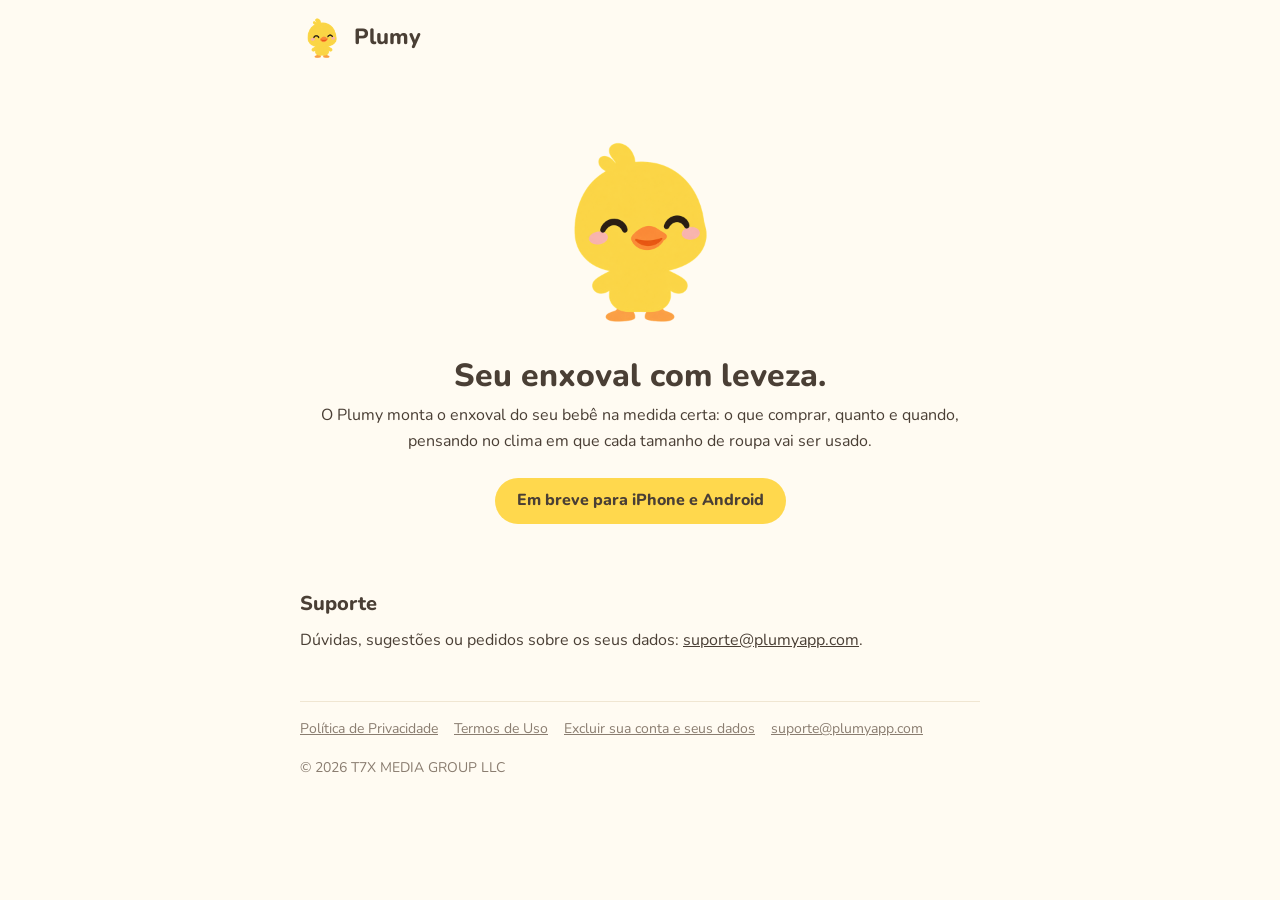
==== index.html @ 9fb3bca0 "Site do Plumy: início, Privacidade, Termos e Excluir conta Gerado por plumy-app/scripts/gerar-site.m" ====
<!doctype html>
<html lang="pt-BR">
<head>
<meta charset="utf-8">
<meta name="viewport" content="width=device-width, initial-scale=1">
<title>Plumy · Seu enxoval com leveza</title>
<link rel="icon" href="patinho.png">
<link rel="preconnect" href="https://fonts.googleapis.com">
<link href="https://fonts.googleapis.com/css2?family=Nunito:wght@400;600;800&display=swap" rel="stylesheet">
<style>
:root { --amarelo:#FFD84D; --manteiga:#FFF4CC; --creme:#FFFBF2; --texto:#4A3F35; --suave:#8A7D70; }
* { box-sizing:border-box; }
body { margin:0; background:var(--creme); color:var(--texto); font-family:'Nunito',system-ui,sans-serif; line-height:1.6; }
main { max-width:720px; margin:0 auto; padding:24px 20px 64px; }
header { display:flex; align-items:center; gap:12px; padding:16px 20px; max-width:720px; margin:0 auto; }
header a { color:var(--texto); text-decoration:none; font-weight:800; font-size:22px; display:flex; align-items:center; gap:10px; }
header img { width:44px; height:44px; }
h1 { font-weight:800; font-size:32px; line-height:1.2; margin:16px 0 8px; }
h2 { font-weight:800; font-size:20px; margin:32px 0 8px; }
p { margin:0 0 12px; }
a { color:var(--texto); }
.suave { color:var(--suave); font-size:14px; }
.heroi { text-align:center; padding:32px 0; }
.heroi img { width:200px; height:200px; }
.selo { display:inline-block; background:var(--amarelo); border-radius:999px; padding:10px 22px; font-weight:800; margin-top:12px; }
footer { border-top:1px solid #F0E6D2; margin-top:48px; padding-top:16px; font-size:14px; color:var(--suave); display:flex; gap:16px; flex-wrap:wrap; }
footer a { color:var(--suave); }
</style>
</head>
<body>
<header><a href="index.html"><img src="patinho.png" alt="">Plumy</a></header>
<main>

<section class="heroi">
  <img src="patinho.png" alt="Patinho do Plumy">
  <h1>Seu enxoval com leveza.</h1>
  <p>O Plumy monta o enxoval do seu bebê na medida certa: o que comprar, quanto e quando, pensando no clima em que cada tamanho de roupa vai ser usado.</p>
  <span class="selo">Em breve para iPhone e Android</span>
</section>
<h2>Suporte</h2>
<p>Dúvidas, sugestões ou pedidos sobre os seus dados: <a href="mailto:suporte@plumyapp.com">suporte@plumyapp.com</a>.</p>

<footer>
  <a href="privacidade.html">Política de Privacidade</a>
  <a href="termos.html">Termos de Uso</a>
  <a href="excluir-conta.html">Excluir sua conta e seus dados</a>
  <a href="mailto:suporte@plumyapp.com">suporte@plumyapp.com</a>
  <span>© 2026 T7X MEDIA GROUP LLC</span>
</footer>
</main>
</body>
</html>
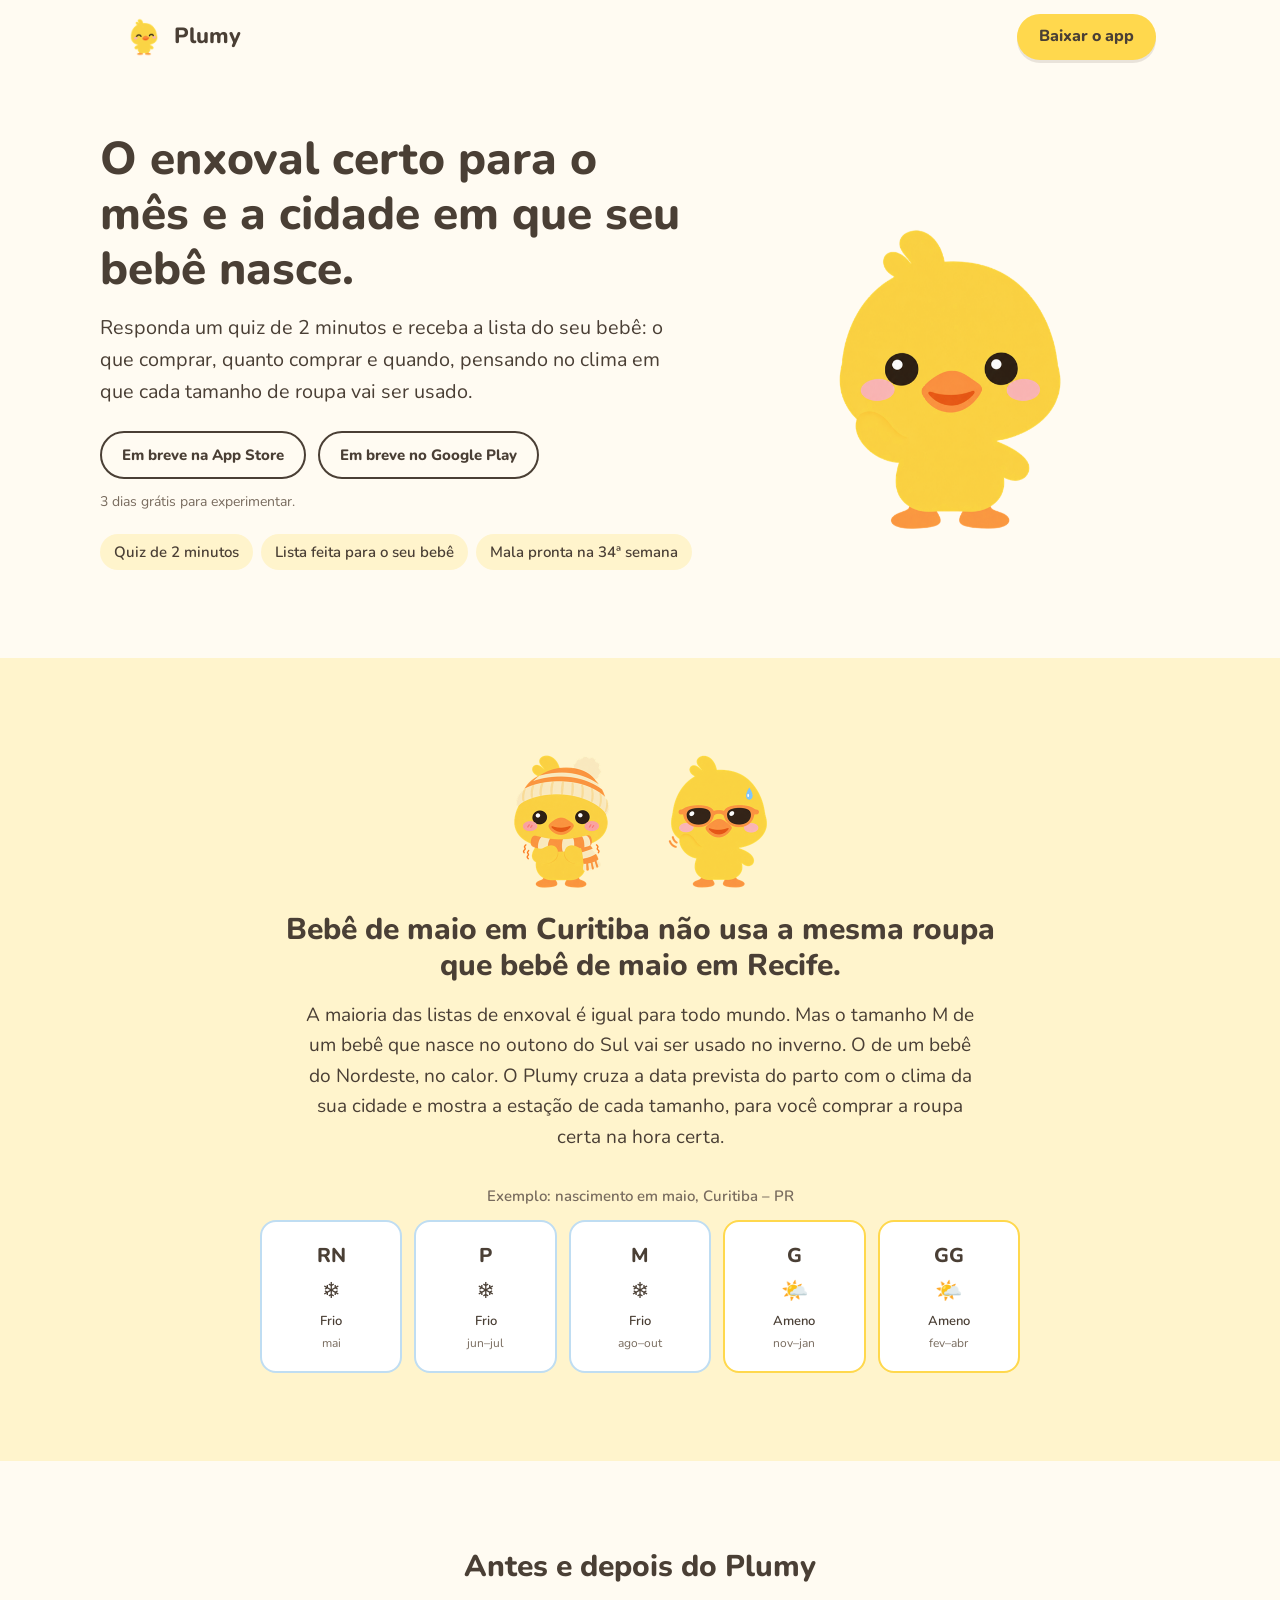
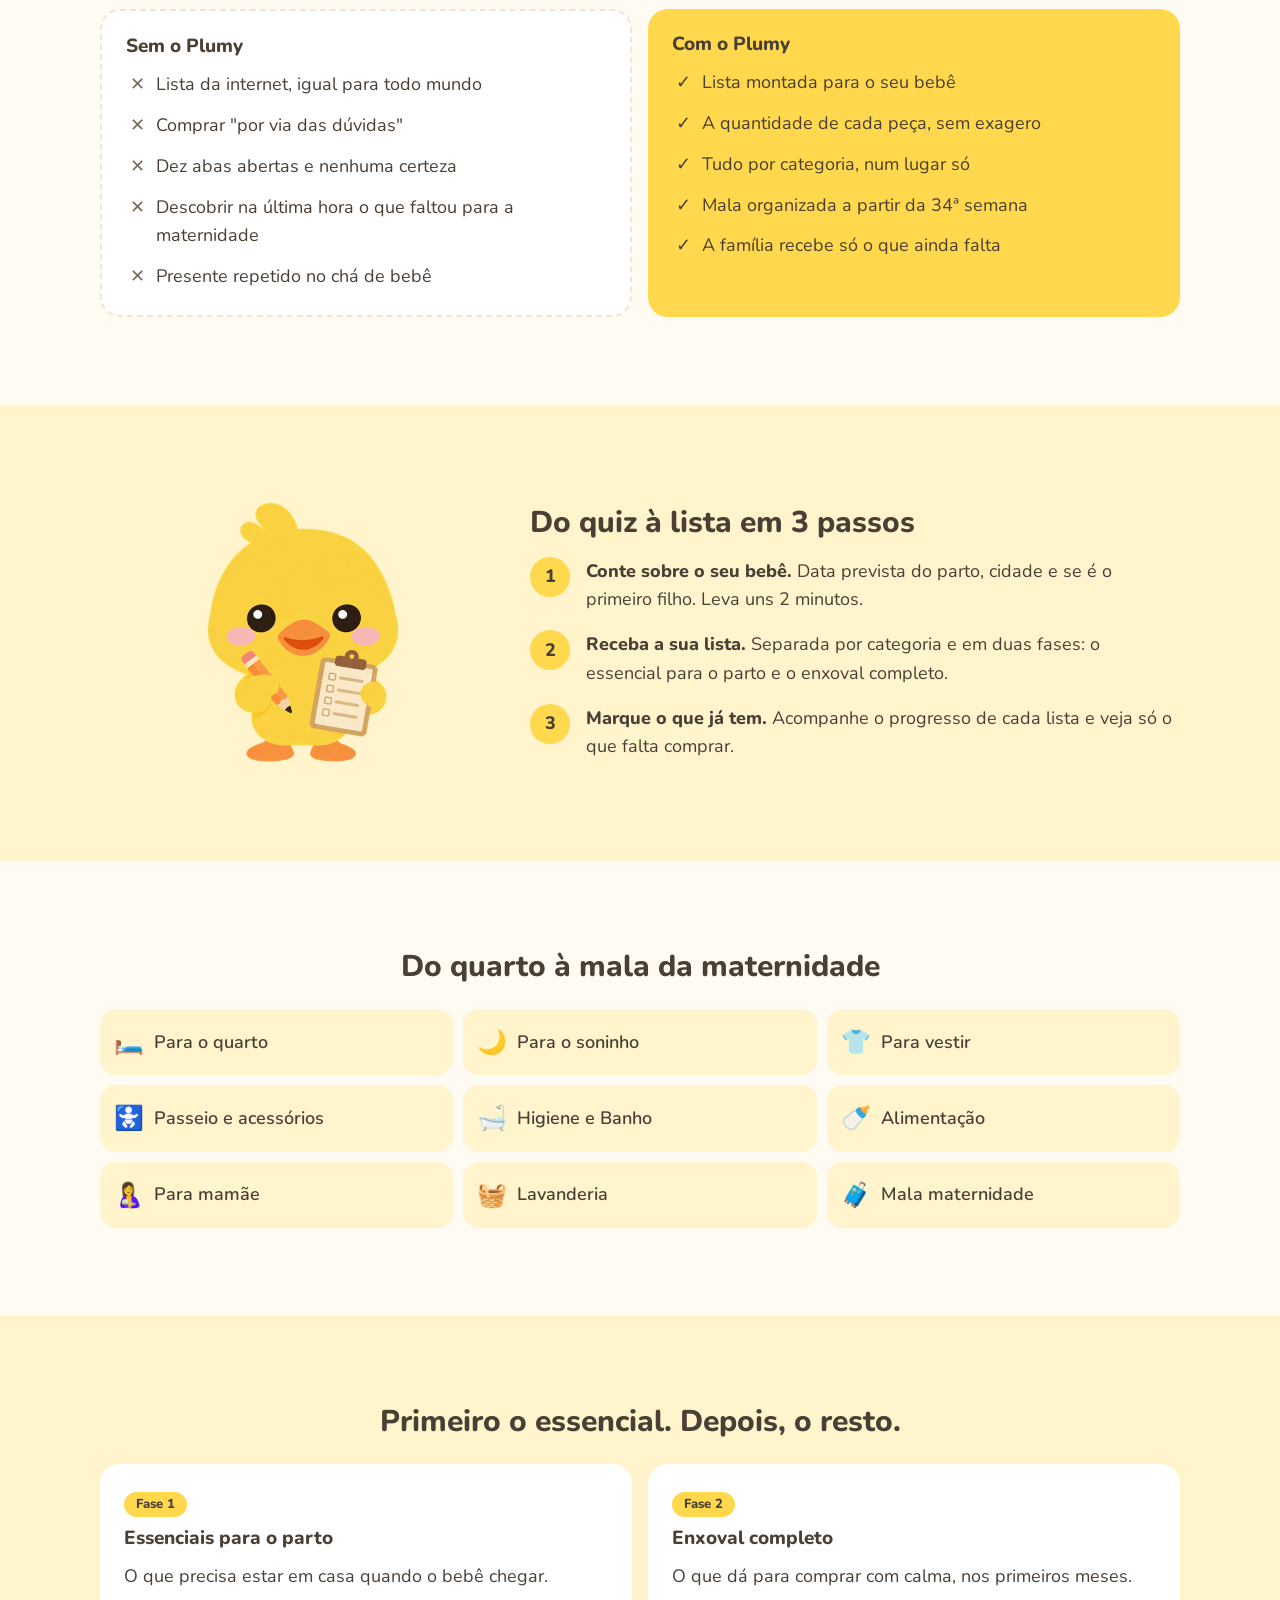
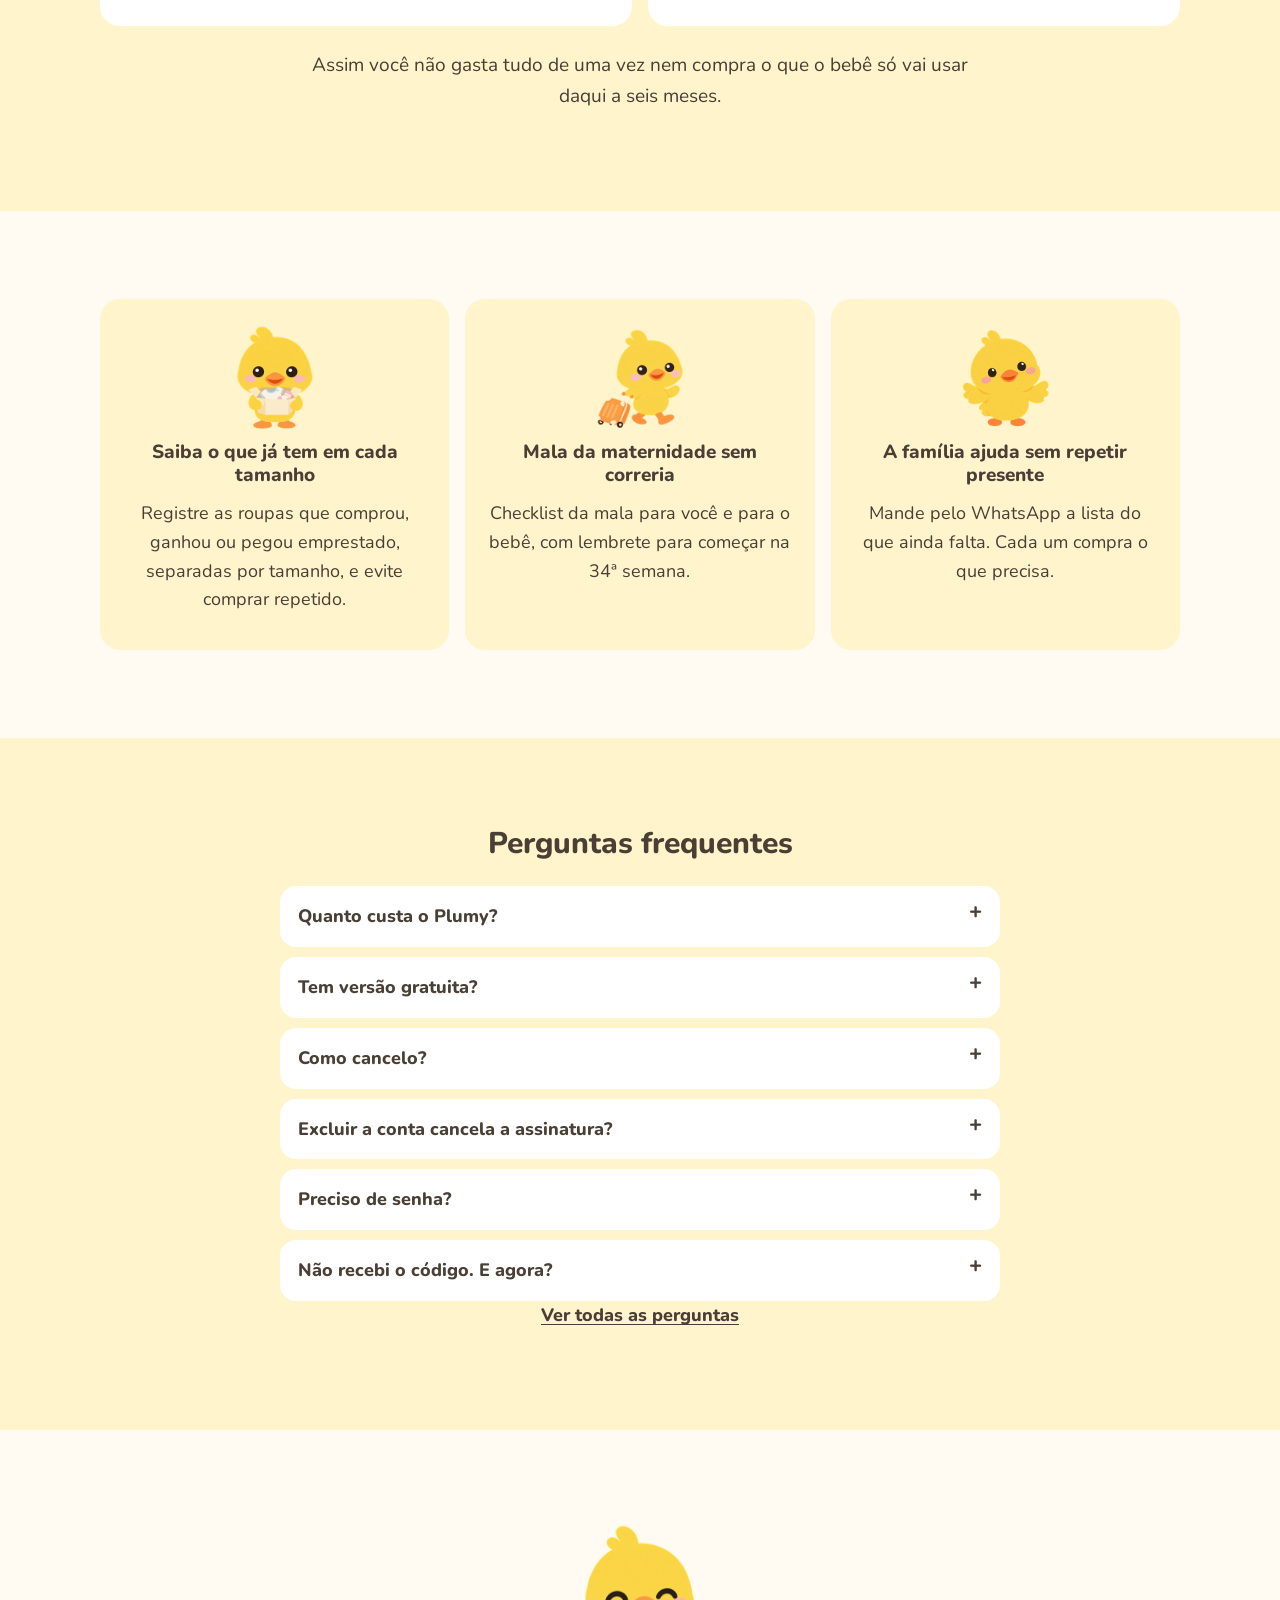
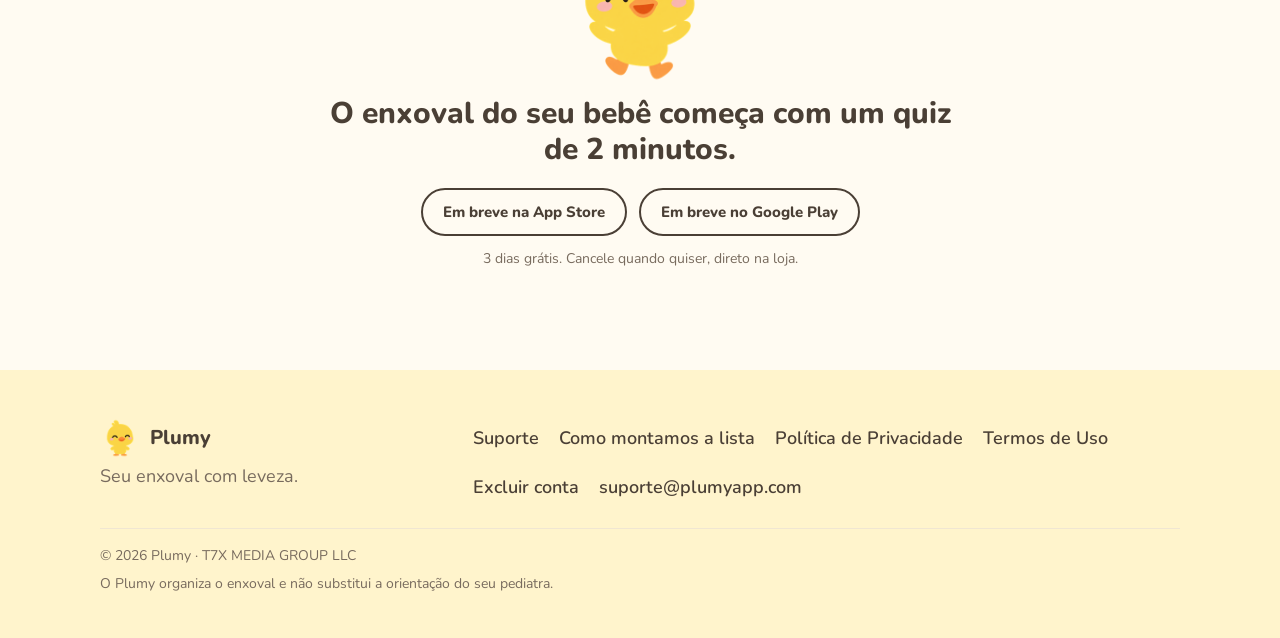
==== commit 2b2b410d: "Site institucional: Início, Suporte, Metodologia, 404, SEO e prévia de link Privacidade, Termos e Ex" ====
--- a/index.html
+++ b/index.html
@@ -3,50 +3,206 @@
 <head>
 <meta charset="utf-8">
 <meta name="viewport" content="width=device-width, initial-scale=1">
-<title>Plumy · Seu enxoval com leveza</title>
-<link rel="icon" href="patinho.png">
+<title>Plumy: o enxoval do seu bebê na medida certa</title>
+<meta name="description" content="Responda um quiz de 2 minutos e receba a lista de enxoval do seu bebê: o que comprar, quanto e quando, pelo clima da sua cidade.">
+<link rel="canonical" href="https://plumyapp.com/">
+<meta name="theme-color" content="#FFD84D">
+<link rel="icon" href="favicon-32.png" sizes="32x32" type="image/png">
+<link rel="icon" href="icon-192.png" sizes="192x192" type="image/png">
+<link rel="apple-touch-icon" href="apple-touch-icon.png">
+<meta property="og:type" content="website">
+<meta property="og:site_name" content="Plumy">
+<meta property="og:locale" content="pt_BR">
+<meta property="og:title" content="Plumy: o enxoval do seu bebê na medida certa">
+<meta property="og:description" content="Responda um quiz de 2 minutos e receba a lista de enxoval do seu bebê: o que comprar, quanto e quando, pelo clima da sua cidade.">
+<meta property="og:url" content="https://plumyapp.com/">
+<meta property="og:image" content="https://plumyapp.com/og.png">
+<meta property="og:image:width" content="1200">
+<meta property="og:image:height" content="630">
+<meta property="og:image:alt" content="Patinho do Plumy e o texto: o enxoval certo para o mês e a cidade em que seu bebê nasce">
+<meta name="twitter:card" content="summary_large_image">
 <link rel="preconnect" href="https://fonts.googleapis.com">
+<link rel="preconnect" href="https://fonts.gstatic.com" crossorigin>
 <link href="https://fonts.googleapis.com/css2?family=Nunito:wght@400;600;800&display=swap" rel="stylesheet">
-<style>
-:root { --amarelo:#FFD84D; --manteiga:#FFF4CC; --creme:#FFFBF2; --texto:#4A3F35; --suave:#8A7D70; }
-* { box-sizing:border-box; }
-body { margin:0; background:var(--creme); color:var(--texto); font-family:'Nunito',system-ui,sans-serif; line-height:1.6; }
-main { max-width:720px; margin:0 auto; padding:24px 20px 64px; }
-header { display:flex; align-items:center; gap:12px; padding:16px 20px; max-width:720px; margin:0 auto; }
-header a { color:var(--texto); text-decoration:none; font-weight:800; font-size:22px; display:flex; align-items:center; gap:10px; }
-header img { width:44px; height:44px; }
-h1 { font-weight:800; font-size:32px; line-height:1.2; margin:16px 0 8px; }
-h2 { font-weight:800; font-size:20px; margin:32px 0 8px; }
-p { margin:0 0 12px; }
-a { color:var(--texto); }
-.suave { color:var(--suave); font-size:14px; }
-.heroi { text-align:center; padding:32px 0; }
-.heroi img { width:200px; height:200px; }
-.selo { display:inline-block; background:var(--amarelo); border-radius:999px; padding:10px 22px; font-weight:800; margin-top:12px; }
-footer { border-top:1px solid #F0E6D2; margin-top:48px; padding-top:16px; font-size:14px; color:var(--suave); display:flex; gap:16px; flex-wrap:wrap; }
-footer a { color:var(--suave); }
-</style>
+<link rel="stylesheet" href="styles.css">
+<script type="application/ld+json">{"@context":"https://schema.org","@type":"Organization","name":"Plumy","legalName":"T7X MEDIA GROUP LLC","url":"https://plumyapp.com/","logo":"https://plumyapp.com/apple-touch-icon.png","email":"suporte@plumyapp.com"}</script>
 </head>
 <body>
-<header><a href="index.html"><img src="patinho.png" alt="">Plumy</a></header>
-<main>
-
-<section class="heroi">
-  <img src="patinho.png" alt="Patinho do Plumy">
-  <h1>Seu enxoval com leveza.</h1>
-  <p>O Plumy monta o enxoval do seu bebê na medida certa: o que comprar, quanto e quando, pensando no clima em que cada tamanho de roupa vai ser usado.</p>
-  <span class="selo">Em breve para iPhone e Android</span>
-</section>
-<h2>Suporte</h2>
-<p>Dúvidas, sugestões ou pedidos sobre os seus dados: <a href="mailto:suporte@plumyapp.com">suporte@plumyapp.com</a>.</p>
-
-<footer>
-  <a href="privacidade.html">Política de Privacidade</a>
-  <a href="termos.html">Termos de Uso</a>
-  <a href="excluir-conta.html">Excluir sua conta e seus dados</a>
-  <a href="mailto:suporte@plumyapp.com">suporte@plumyapp.com</a>
-  <span>© 2026 T7X MEDIA GROUP LLC</span>
+<a class="pular" href="#conteudo">Pular para o conteúdo</a>
+<header class="topo">
+  <div class="topo-dentro">
+    <a class="marca" href="index.html" aria-label="Plumy, página inicial"><img src="patinho.png" alt="" width="40" height="40">Plumy</a>
+    <a class="botao" href="index.html#baixar">Baixar o app</a>
+  </div>
+</header>
+<main id="conteudo">
+
+<section class="secao abertura">
+  <div class="dentro abertura-grade">
+    <div class="abertura-texto">
+      <h1>O enxoval certo para o mês e a cidade em que seu bebê nasce.</h1>
+      <p class="subtitulo">Responda um quiz de 2 minutos e receba a lista do seu bebê: o que comprar, quanto comprar e quando, pensando no clima em que cada tamanho de roupa vai ser usado.</p>
+      <div class="lojas"><span class="loja-em-breve">Em breve na App Store</span>
+<span class="loja-em-breve">Em breve no Google Play</span></div>
+      <p class="suave pequeno">3 dias grátis para experimentar.</p>
+      <ul class="chips" aria-label="Destaques">
+        <li>Quiz de 2 minutos</li>
+        <li>Lista feita para o seu bebê</li>
+        <li>Mala pronta na 34ª semana</li>
+      </ul>
+    </div>
+    <div class="abertura-imagem"><img class="patinho abertura pulinho" src="mascote/acenando.png" alt="Patinho do Plumy acenando" width="320" height="320"></div>
+  </div>
+</section>
+
+<section class="secao manteiga">
+  <div class="dentro diferencial">
+    <div class="dupla-patinhos" aria-hidden="true">
+      <img class="patinho " src="mascote/com_frio.png" alt="" width="140" height="140" loading="lazy">
+      <img class="patinho " src="mascote/com_calor.png" alt="" width="140" height="140" loading="lazy">
+    </div>
+    <h2>Bebê de maio em Curitiba não usa a mesma roupa que bebê de maio em Recife.</h2>
+    <p class="destaque-texto">A maioria das listas de enxoval é igual para todo mundo. Mas o tamanho M de um bebê que nasce no outono do Sul vai ser usado no inverno. O de um bebê do Nordeste, no calor. O Plumy cruza a data prevista do parto com o clima da sua cidade e mostra a estação de cada tamanho, para você comprar a roupa certa na hora certa.</p>
+    <figure class="linha-tempo">
+      <figcaption>Exemplo: nascimento em maio, Curitiba – PR</figcaption>
+      <ol>
+        <li class="clima-frio"><span class="tam">RN</span><span class="icone" aria-hidden="true">❄️</span><span class="clima">Frio</span><span class="meses">mai</span></li>
+        <li class="clima-frio"><span class="tam">P</span><span class="icone" aria-hidden="true">❄️</span><span class="clima">Frio</span><span class="meses">jun–jul</span></li>
+        <li class="clima-frio"><span class="tam">M</span><span class="icone" aria-hidden="true">❄️</span><span class="clima">Frio</span><span class="meses">ago–out</span></li>
+        <li class="clima-ameno"><span class="tam">G</span><span class="icone" aria-hidden="true">🌤️</span><span class="clima">Ameno</span><span class="meses">nov–jan</span></li>
+        <li class="clima-ameno"><span class="tam">GG</span><span class="icone" aria-hidden="true">🌤️</span><span class="clima">Ameno</span><span class="meses">fev–abr</span></li>
+      </ol>
+    </figure>
+  </div>
+</section>
+
+<section class="secao">
+  <div class="dentro">
+    <h2 class="centro">Antes e depois do Plumy</h2>
+    <div class="comparacao">
+      <div class="coluna sem">
+        <h3>Sem o Plumy</h3>
+        <ul>
+          <li>Lista da internet, igual para todo mundo</li>
+          <li>Comprar "por via das dúvidas"</li>
+          <li>Dez abas abertas e nenhuma certeza</li>
+          <li>Descobrir na última hora o que faltou para a maternidade</li>
+          <li>Presente repetido no chá de bebê</li>
+        </ul>
+      </div>
+      <div class="coluna com">
+        <h3>Com o Plumy</h3>
+        <ul>
+          <li>Lista montada para o seu bebê</li>
+          <li>A quantidade de cada peça, sem exagero</li>
+          <li>Tudo por categoria, num lugar só</li>
+          <li>Mala organizada a partir da 34ª semana</li>
+          <li>A família recebe só o que ainda falta</li>
+        </ul>
+      </div>
+    </div>
+  </div>
+</section>
+
+<section class="secao manteiga">
+  <div class="dentro passos-grade">
+    <div><img class="patinho " src="mascote/com_listinha.png" alt="Patinho segurando uma listinha" width="220" height="220" loading="lazy"></div>
+    <div>
+      <h2>Do quiz à lista em 3 passos</h2>
+      <ol class="passos">
+        <li><strong>Conte sobre o seu bebê.</strong> Data prevista do parto, cidade e se é o primeiro filho. Leva uns 2 minutos.</li>
+        <li><strong>Receba a sua lista.</strong> Separada por categoria e em duas fases: o essencial para o parto e o enxoval completo.</li>
+        <li><strong>Marque o que já tem.</strong> Acompanhe o progresso de cada lista e veja só o que falta comprar.</li>
+      </ol>
+    </div>
+  </div>
+</section>
+
+<section class="secao">
+  <div class="dentro">
+    <h2 class="centro">Do quarto à mala da maternidade</h2>
+    <ul class="listas">
+      <li><span aria-hidden="true">🛏️</span>Para o quarto</li>
+      <li><span aria-hidden="true">🌙</span>Para o soninho</li>
+      <li><span aria-hidden="true">👕</span>Para vestir</li>
+      <li><span aria-hidden="true">🚼</span>Passeio e acessórios</li>
+      <li><span aria-hidden="true">🛁</span>Higiene e Banho</li>
+      <li><span aria-hidden="true">🍼</span>Alimentação</li>
+      <li><span aria-hidden="true">🤱</span>Para mamãe</li>
+      <li><span aria-hidden="true">🧺</span>Lavanderia</li>
+      <li><span aria-hidden="true">🧳</span>Mala maternidade</li>
+    </ul>
+  </div>
+</section>
+
+<section class="secao manteiga">
+  <div class="dentro">
+    <h2 class="centro">Primeiro o essencial. Depois, o resto.</h2>
+    <div class="fases">
+      <div class="card"><p class="etiqueta">Fase 1</p><h3>Essenciais para o parto</h3><p>O que precisa estar em casa quando o bebê chegar.</p></div>
+      <div class="card"><p class="etiqueta">Fase 2</p><h3>Enxoval completo</h3><p>O que dá para comprar com calma, nos primeiros meses.</p></div>
+    </div>
+    <p class="centro destaque-texto">Assim você não gasta tudo de uma vez nem compra o que o bebê só vai usar daqui a seis meses.</p>
+  </div>
+</section>
+
+<section class="secao">
+  <div class="dentro">
+    <div class="recursos">
+      <div class="card"><img class="patinho " src="mascote/com_caixa.png" alt="" width="120" height="120" loading="lazy"><h3>Saiba o que já tem em cada tamanho</h3><p>Registre as roupas que comprou, ganhou ou pegou emprestado, separadas por tamanho, e evite comprar repetido.</p></div>
+      <div class="card"><img class="patinho " src="mascote/com_mala.png" alt="" width="120" height="120" loading="lazy"><h3>Mala da maternidade sem correria</h3><p>Checklist da mala para você e para o bebê, com lembrete para começar na 34ª semana.</p></div>
+      <div class="card"><img class="patinho " src="mascote/acolhendo.png" alt="" width="120" height="120" loading="lazy"><h3>A família ajuda sem repetir presente</h3><p>Mande pelo WhatsApp a lista do que ainda falta. Cada um compra o que precisa.</p></div>
+    </div>
+  </div>
+</section>
+
+<section class="secao manteiga">
+  <div class="dentro estreito">
+    <h2 class="centro">Perguntas frequentes</h2>
+    <div class="faq">
+      <details><summary>Quanto custa o Plumy?</summary><p>Você tem 3 dias grátis para experimentar. Depois, R$ 49,90 por ano (cerca de R$ 4,16 por mês) ou R$ 19,90 por mês. A cobrança é feita pela App Store ou pelo Google Play.</p></details>
+      <details><summary>Tem versão gratuita?</summary><p>Não. O Plumy funciona por assinatura, com 3 dias grátis para você conhecer tudo antes de pagar.</p></details>
+      <details><summary>Como cancelo?</summary><p>No iPhone: Ajustes → seu nome → Assinaturas → Plumy. No Android: Google Play → Pagamentos e assinaturas → Assinaturas → Plumy. Se cancelar durante os 3 dias grátis, você não é cobrada.</p></details>
+      <details><summary>Excluir a conta cancela a assinatura?</summary><p>Não. A assinatura é da App Store ou do Google Play e precisa ser cancelada lá.</p></details>
+      <details><summary>Preciso de senha?</summary><p>Não. Você entra com o seu e-mail e recebe um código de 6 números, que vale por 10 minutos.</p></details>
+      <details><summary>Não recebi o código. E agora?</summary><p>Confira a caixa de spam e a aba Promoções. Espere 1 minuto e peça um novo código. Se não chegar, escreva para o suporte.</p></details>
+    </div>
+    <p class="centro"><a class="link-forte" href="suporte.html">Ver todas as perguntas</a></p>
+  </div>
+</section>
+
+<section class="secao final" id="baixar">
+  <div class="dentro centro">
+    <img class="patinho centralizado" src="mascote/comemorando.png" alt="Patinho do Plumy comemorando" width="200" height="200" loading="lazy">
+    <h2>O enxoval do seu bebê começa com um quiz de 2 minutos.</h2>
+    <div class="lojas centralizado"><span class="loja-em-breve">Em breve na App Store</span>
+<span class="loja-em-breve">Em breve no Google Play</span></div>
+    <p class="suave pequeno">3 dias grátis. Cancele quando quiser, direto na loja.</p>
+  </div>
+</section>
+
+</main>
+<footer class="rodape">
+  <div class="rodape-dentro">
+    <div>
+      <a class="marca" href="index.html"><img src="patinho.png" alt="" width="36" height="36">Plumy</a>
+      <p class="lema">Seu enxoval com leveza.</p>
+    </div>
+    <nav aria-label="Links do rodapé">
+      <ul>
+        <li><a href="suporte.html">Suporte</a></li>
+        <li><a href="metodologia.html">Como montamos a lista</a></li>
+        <li><a href="privacidade.html">Política de Privacidade</a></li>
+        <li><a href="termos.html">Termos de Uso</a></li>
+        <li><a href="excluir-conta.html">Excluir conta</a></li>
+        <li><a href="mailto:suporte@plumyapp.com">suporte@plumyapp.com</a></li>
+      </ul>
+    </nav>
+    <div class="legal">
+      <p>© 2026 Plumy · T7X MEDIA GROUP LLC</p>
+      <p>O Plumy organiza o enxoval e não substitui a orientação do seu pediatra.</p>
+    </div>
+  </div>
 </footer>
-</main>
 </body>
 </html>
--- a/styles.css
+++ b/styles.css
@@ -0,0 +1,257 @@
+/* plumyapp.com · estilo compartilhado por todas as páginas (gerado por npm run gerar-site) */
+:root {
+  --amarelo: #FFD84D;
+  --manteiga: #FFF4CC;
+  --creme: #FFFBF2;
+  --texto: #4A3F35;
+  --suave: #786B5E;
+  --laranja: #FFA552;
+  --verde: #6BAA75;
+  --borda: #F0E6D2;
+  --largura: 1080px;
+  --leitura: 720px;
+  --raio: 20px;
+}
+
+*, *::before, *::after { box-sizing: border-box; }
+html { scroll-behavior: smooth; -webkit-text-size-adjust: 100%; }
+body {
+  margin: 0;
+  background: var(--creme);
+  color: var(--texto);
+  font-family: 'Nunito', system-ui, -apple-system, 'Segoe UI', sans-serif;
+  font-weight: 400;
+  font-size: 17px;
+  line-height: 1.6;
+}
+img { max-width: 100%; height: auto; display: block; }
+a { color: var(--texto); text-underline-offset: 3px; }
+h1, h2, h3 { font-weight: 800; line-height: 1.2; margin: 0 0 12px; }
+h1 { font-size: clamp(30px, 6vw, 46px); }
+h2 { font-size: clamp(22px, 4vw, 30px); }
+h3 { font-size: 19px; }
+p { margin: 0 0 12px; }
+strong { font-weight: 800; }
+
+/* Foco visível para quem navega pelo teclado */
+:focus-visible { outline: 3px solid var(--laranja); outline-offset: 3px; border-radius: 6px; }
+
+/* Pular direto para o conteúdo (leitor de tela e teclado) */
+.pular {
+  position: absolute; left: 16px; top: -60px; z-index: 10;
+  background: var(--texto); color: var(--creme); padding: 10px 16px; border-radius: 999px; text-decoration: none; font-weight: 800;
+}
+.pular:focus { top: 12px; }
+
+/* ---------- Cabeçalho ---------- */
+.topo {
+  position: sticky; top: 0; z-index: 5;
+  background: rgba(255, 251, 242, 0.92);
+  backdrop-filter: saturate(140%) blur(8px);
+  -webkit-backdrop-filter: saturate(140%) blur(8px);
+  border-bottom: 1px solid transparent;
+}
+.topo-dentro {
+  max-width: var(--largura); margin: 0 auto; padding: 12px 16px;
+  display: flex; align-items: center; justify-content: space-between; gap: 12px;
+}
+.marca {
+  display: flex; align-items: center; gap: 10px;
+  text-decoration: none; font-weight: 800; font-size: 22px; color: var(--texto);
+}
+.marca img { width: 40px; height: 40px; }
+
+/* ---------- Botões ---------- */
+.botao {
+  display: inline-flex; align-items: center; justify-content: center; gap: 8px;
+  min-height: 44px; padding: 10px 22px;
+  background: var(--amarelo); color: var(--texto);
+  border-radius: 999px; font-weight: 800; font-size: 16px; text-decoration: none;
+  box-shadow: 0 3px 0 rgba(74, 63, 53, 0.12);
+  transition: transform 0.15s ease, box-shadow 0.15s ease;
+}
+.botao:hover { transform: translateY(-1px); box-shadow: 0 5px 0 rgba(74, 63, 53, 0.12); }
+.botao:active { transform: translateY(1px); box-shadow: 0 1px 0 rgba(74, 63, 53, 0.12); }
+
+/* "Em breve" das lojas (troca pelos selos oficiais quando o app for publicado) */
+.loja-em-breve {
+  display: inline-flex; align-items: center; min-height: 48px; padding: 10px 20px;
+  border: 2px solid var(--texto); border-radius: 999px; font-weight: 800; font-size: 15px;
+}
+
+/* ---------- Estrutura ---------- */
+main { display: block; }
+.secao { padding: 56px 16px; }
+.secao.manteiga { background: var(--manteiga); }
+.dentro { max-width: var(--largura); margin: 0 auto; }
+.leitura { max-width: var(--leitura); margin: 0 auto; padding: 32px 16px 56px; }
+.suave { color: var(--suave); }
+.pequeno { font-size: 14px; }
+
+/* Páginas de texto (Privacidade, Termos, Excluir conta) */
+.documento h1 { margin-top: 8px; }
+.documento h2 { font-size: 21px; margin: 36px 0 10px; }
+.documento p { margin-bottom: 14px; }
+.documento .atualizado { color: var(--suave); font-size: 15px; margin-bottom: 28px; }
+
+/* ---------- Rodapé ---------- */
+.rodape { background: var(--manteiga); padding: 40px 16px 32px; margin-top: 0; }
+.rodape-dentro { max-width: var(--largura); margin: 0 auto; display: grid; gap: 20px; }
+.rodape .marca { font-size: 20px; }
+.rodape .lema { margin: 4px 0 0; color: var(--suave); }
+.rodape nav ul { list-style: none; margin: 0; padding: 0; display: flex; flex-wrap: wrap; gap: 8px 20px; }
+.rodape nav a { display: inline-block; padding: 6px 0; font-weight: 600; text-decoration: none; }
+.rodape nav a:hover { text-decoration: underline; }
+.rodape .legal { border-top: 1px solid var(--borda); padding-top: 16px; color: var(--suave); font-size: 14px; }
+.rodape .legal p { margin: 0 0 6px; }
+
+@media (min-width: 760px) {
+  body { font-size: 18px; }
+  .topo-dentro { padding: 14px 24px; }
+  .secao { padding: 88px 24px; }
+  .leitura { padding: 48px 24px 80px; }
+  .rodape { padding: 48px 24px 36px; }
+  .rodape-dentro { grid-template-columns: 1fr 2fr; align-items: start; }
+  .rodape .legal { grid-column: 1 / -1; }
+}
+
+/* ---------- Animações leves (desligadas com "Reduzir movimento") ---------- */
+@media (prefers-reduced-motion: reduce) {
+  html { scroll-behavior: auto; }
+  *, *::before, *::after { animation: none !important; transition: none !important; }
+}
+
+/* =========================================================
+   Página Início
+   ========================================================= */
+.centro { text-align: center; }
+.centralizado { margin-left: auto; margin-right: auto; justify-content: center; }
+.estreito { max-width: var(--leitura); }
+.destaque-texto { font-size: 1.06em; max-width: 680px; margin-left: auto; margin-right: auto; }
+.patinho { width: 100%; height: auto; }
+.link-forte { font-weight: 800; }
+
+/* 1. Abertura */
+.abertura { padding-top: 32px; }
+.abertura-grade { display: grid; gap: 24px; align-items: center; }
+.abertura .subtitulo { font-size: 1.1em; margin: 16px 0 24px; }
+.abertura-imagem .patinho { max-width: 260px; margin: 0 auto; }
+.lojas { display: flex; flex-wrap: wrap; gap: 12px; margin-bottom: 12px; }
+.chips { list-style: none; padding: 0; margin: 20px 0 0; display: flex; flex-wrap: wrap; gap: 8px; }
+.chips li { background: var(--manteiga); border-radius: 999px; padding: 6px 14px; font-weight: 600; font-size: 15px; }
+.pulinho { animation: pulinho 1.2s ease 0.3s 1 both; }
+@keyframes pulinho {
+  0% { transform: translateY(12px); opacity: 0; }
+  55% { transform: translateY(-10px); opacity: 1; }
+  75% { transform: translateY(0); }
+  88% { transform: translateY(-4px); }
+  100% { transform: translateY(0); }
+}
+
+/* 2. Diferencial */
+.diferencial { text-align: center; }
+.diferencial h2 { max-width: 760px; margin: 0 auto 16px; }
+.dupla-patinhos { display: flex; justify-content: center; gap: 8px; margin-bottom: 16px; }
+.dupla-patinhos .patinho { width: 120px; }
+.linha-tempo { margin: 32px auto 0; max-width: 760px; }
+.linha-tempo figcaption { font-weight: 600; color: var(--suave); font-size: 15px; margin-bottom: 12px; }
+.linha-tempo ol { list-style: none; padding: 0; margin: 0; display: grid; grid-template-columns: repeat(5, 1fr); gap: 6px; }
+.linha-tempo li { background: #fff; border-radius: 16px; padding: 12px 4px; display: grid; gap: 2px; justify-items: center; border: 2px solid transparent; }
+.linha-tempo li.clima-frio { border-color: #BFDDF2; }
+.linha-tempo li.clima-ameno { border-color: var(--amarelo); }
+.linha-tempo li.clima-calor { border-color: var(--laranja); }
+.linha-tempo .tam { font-weight: 800; font-size: 20px; }
+.linha-tempo .icone { font-size: 22px; }
+.linha-tempo .clima { font-weight: 600; font-size: 13px; }
+.linha-tempo .meses { color: var(--suave); font-size: 12px; }
+
+/* 3. Antes e depois */
+.comparacao { display: grid; gap: 16px; margin-top: 24px; }
+.coluna { border-radius: var(--raio); padding: 24px; }
+.coluna.sem { background: #fff; border: 2px dashed var(--borda); }
+.coluna.com { background: var(--amarelo); }
+.coluna ul { list-style: none; margin: 0; padding: 0; display: grid; gap: 12px; }
+.coluna li { padding-left: 30px; position: relative; }
+.coluna.sem li::before { content: "✕"; position: absolute; left: 4px; color: var(--suave); font-weight: 800; }
+.coluna.com li::before { content: "✓"; position: absolute; left: 4px; font-weight: 800; }
+
+/* 4. Como funciona */
+.passos-grade { display: grid; gap: 24px; align-items: center; }
+.passos-grade .patinho { max-width: 200px; margin: 0 auto; }
+.passos { list-style: none; counter-reset: passo; padding: 0; margin: 16px 0 0; display: grid; gap: 16px; }
+.passos li { counter-increment: passo; position: relative; padding-left: 56px; min-height: 40px; }
+.passos li::before {
+  content: counter(passo); position: absolute; left: 0; top: 0;
+  width: 40px; height: 40px; border-radius: 50%; background: var(--amarelo);
+  display: grid; place-items: center; font-weight: 800;
+}
+
+/* 5. Listas */
+.listas { list-style: none; padding: 0; margin: 24px 0 0; display: grid; grid-template-columns: repeat(2, 1fr); gap: 10px; }
+.listas li { background: var(--manteiga); border-radius: 16px; padding: 14px; display: flex; align-items: center; gap: 10px; font-weight: 600; }
+.listas li span { font-size: 24px; }
+
+/* 6. Fases e 7. Recursos */
+.card { background: #fff; border-radius: var(--raio); padding: 24px; }
+.fases { display: grid; gap: 16px; margin: 24px 0; }
+.etiqueta { display: inline-block; background: var(--amarelo); border-radius: 999px; padding: 2px 12px; font-weight: 800; font-size: 13px; margin-bottom: 10px; }
+.recursos { display: grid; gap: 16px; }
+.recursos .card { background: var(--manteiga); text-align: center; }
+.recursos .patinho { width: 110px; margin: 0 auto 8px; }
+
+/* 8. Perguntas */
+.faq { display: grid; gap: 10px; margin-top: 24px; }
+.faq details { background: #fff; border-radius: 16px; padding: 4px 18px; }
+.faq summary { cursor: pointer; font-weight: 800; padding: 12px 0; list-style: none; position: relative; padding-right: 28px; }
+.faq summary::-webkit-details-marker { display: none; }
+.faq summary::after { content: "+"; position: absolute; right: 0; top: 10px; font-size: 22px; line-height: 1; }
+.faq details[open] summary::after { content: "–"; }
+.faq details p { margin: 0 0 14px; }
+
+/* 9. Chamada final */
+.final .patinho { width: 170px; margin: 0 auto 8px; }
+.final h2 { max-width: 640px; margin: 0 auto 20px; }
+
+@media (min-width: 760px) {
+  .abertura { padding-top: 56px; }
+  .abertura-grade { grid-template-columns: 1.3fr 1fr; }
+  .abertura-imagem .patinho { max-width: 340px; }
+  .dupla-patinhos .patinho { width: 150px; }
+  .linha-tempo ol { gap: 12px; }
+  .linha-tempo li { padding: 18px 8px; }
+  .comparacao { grid-template-columns: 1fr 1fr; }
+  .passos-grade { grid-template-columns: 1fr 1.6fr; }
+  .passos-grade .patinho { max-width: 280px; }
+  .listas { grid-template-columns: repeat(3, 1fr); }
+  .fases { grid-template-columns: 1fr 1fr; }
+  .recursos { grid-template-columns: repeat(3, 1fr); }
+}
+
+/* =========================================================
+   Suporte e Metodologia
+   ========================================================= */
+.cabeca-pagina { padding-bottom: 40px; }
+.patinho-pagina .patinho { width: 140px; margin: 0 auto 12px; }
+.contato { background: var(--manteiga); border-radius: var(--raio); padding: 20px; margin-top: 20px; }
+.contato p { margin: 0 0 4px; }
+.contato .email { font-size: 1.2em; font-weight: 800; margin-bottom: 8px; overflow-wrap: anywhere; }
+.estreito h2 { margin-top: 32px; }
+.estreito h2:first-child { margin-top: 0; }
+.metodo { display: grid; gap: 28px; }
+.metodo article { background: #fff; border-radius: var(--raio); padding: 24px; }
+.metodo h2 { margin: 0 0 10px; }
+.faixas { list-style: none; padding: 0; margin: 16px 0 0; display: grid; gap: 8px; }
+.faixas li { display: flex; align-items: center; gap: 10px; padding: 10px 14px; border-radius: 14px; border: 2px solid var(--borda); }
+.faixas li.clima-frio { border-color: #BFDDF2; }
+.faixas li.clima-ameno { border-color: var(--amarelo); }
+.faixas li.clima-calor { border-color: var(--laranja); }
+.tabela-rolagem { overflow-x: auto; margin-top: 12px; }
+.tabela-tamanhos { border-collapse: collapse; width: 100%; min-width: 260px; }
+.tabela-tamanhos th, .tabela-tamanhos td { text-align: left; padding: 10px 12px; border-bottom: 1px solid var(--borda); }
+.tabela-tamanhos thead th { font-size: 14px; color: var(--suave); }
+.tabela-tamanhos tbody th { font-weight: 800; width: 30%; }
+.aviso { background: var(--amarelo); border-radius: var(--raio); padding: 20px 24px; }
+.aviso p { margin: 0; }
+@media (min-width: 760px) {
+  .faixas { grid-template-columns: repeat(3, 1fr); }
+}
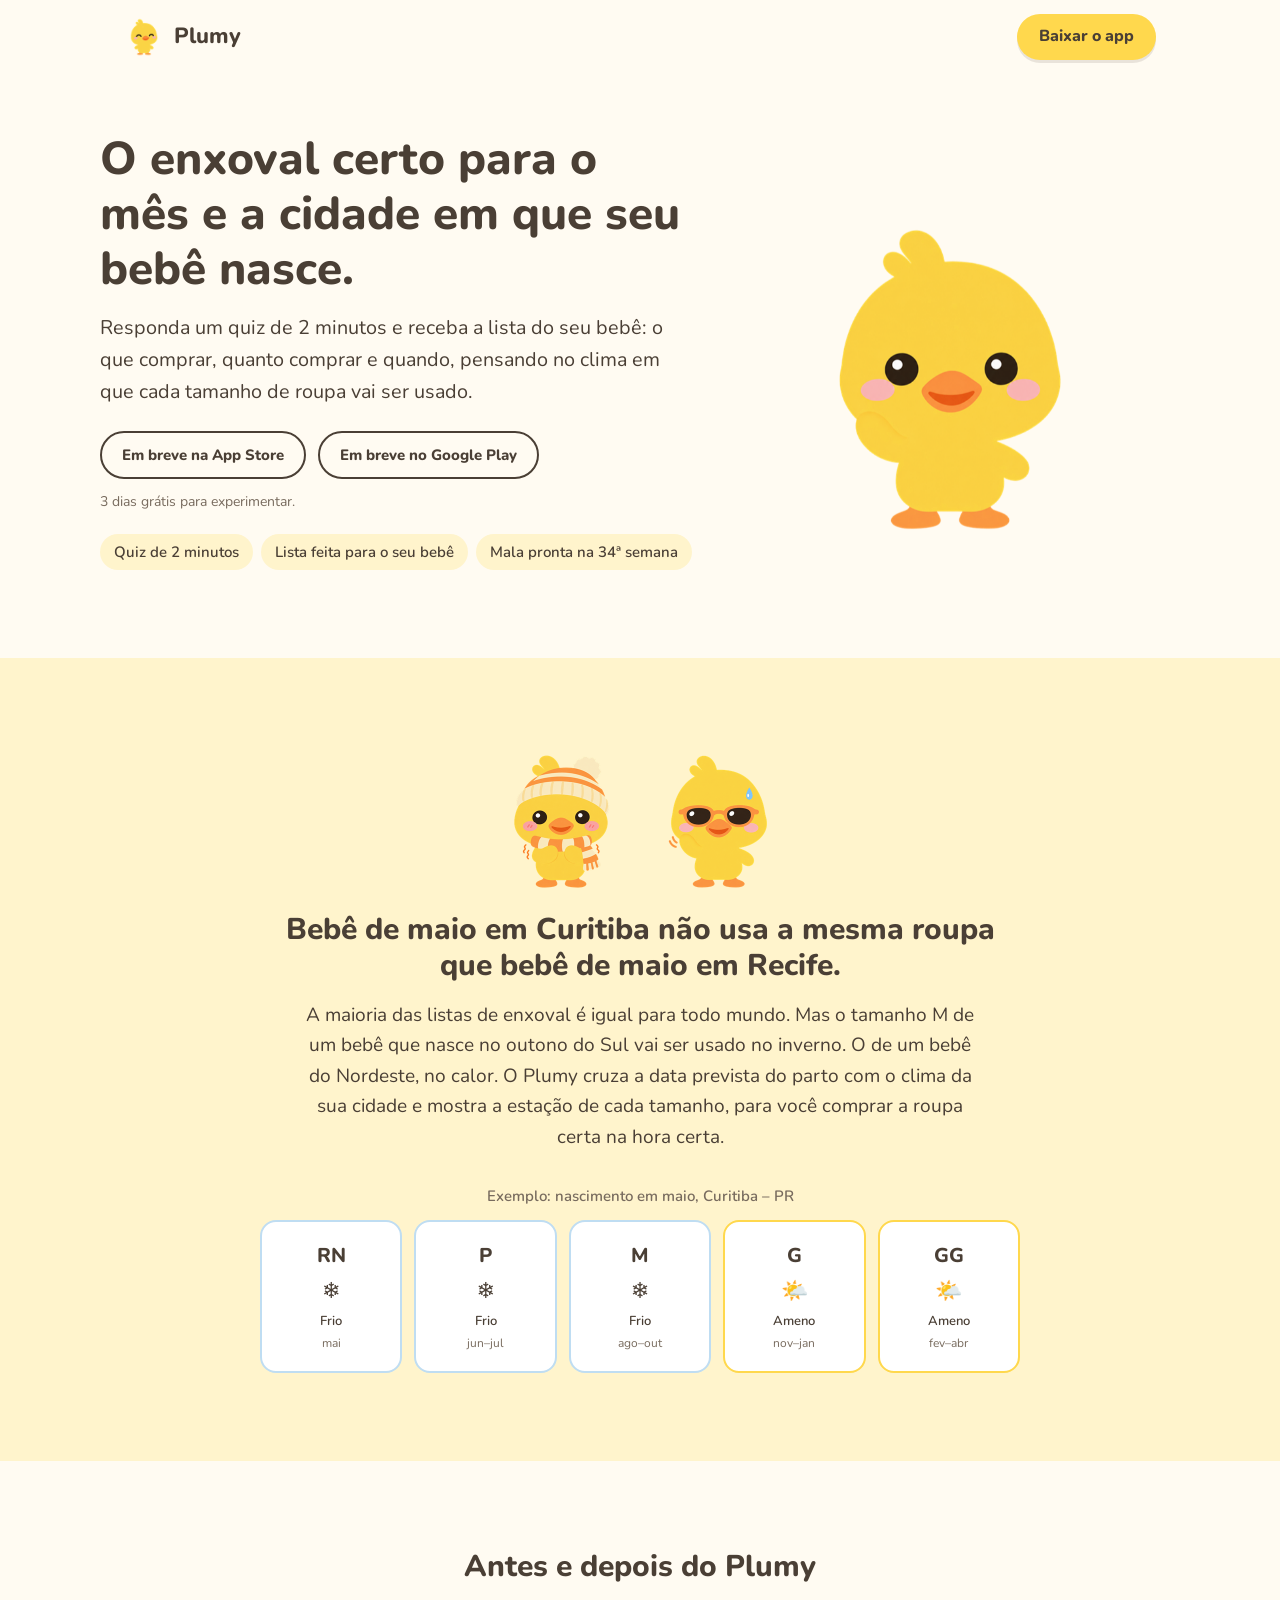
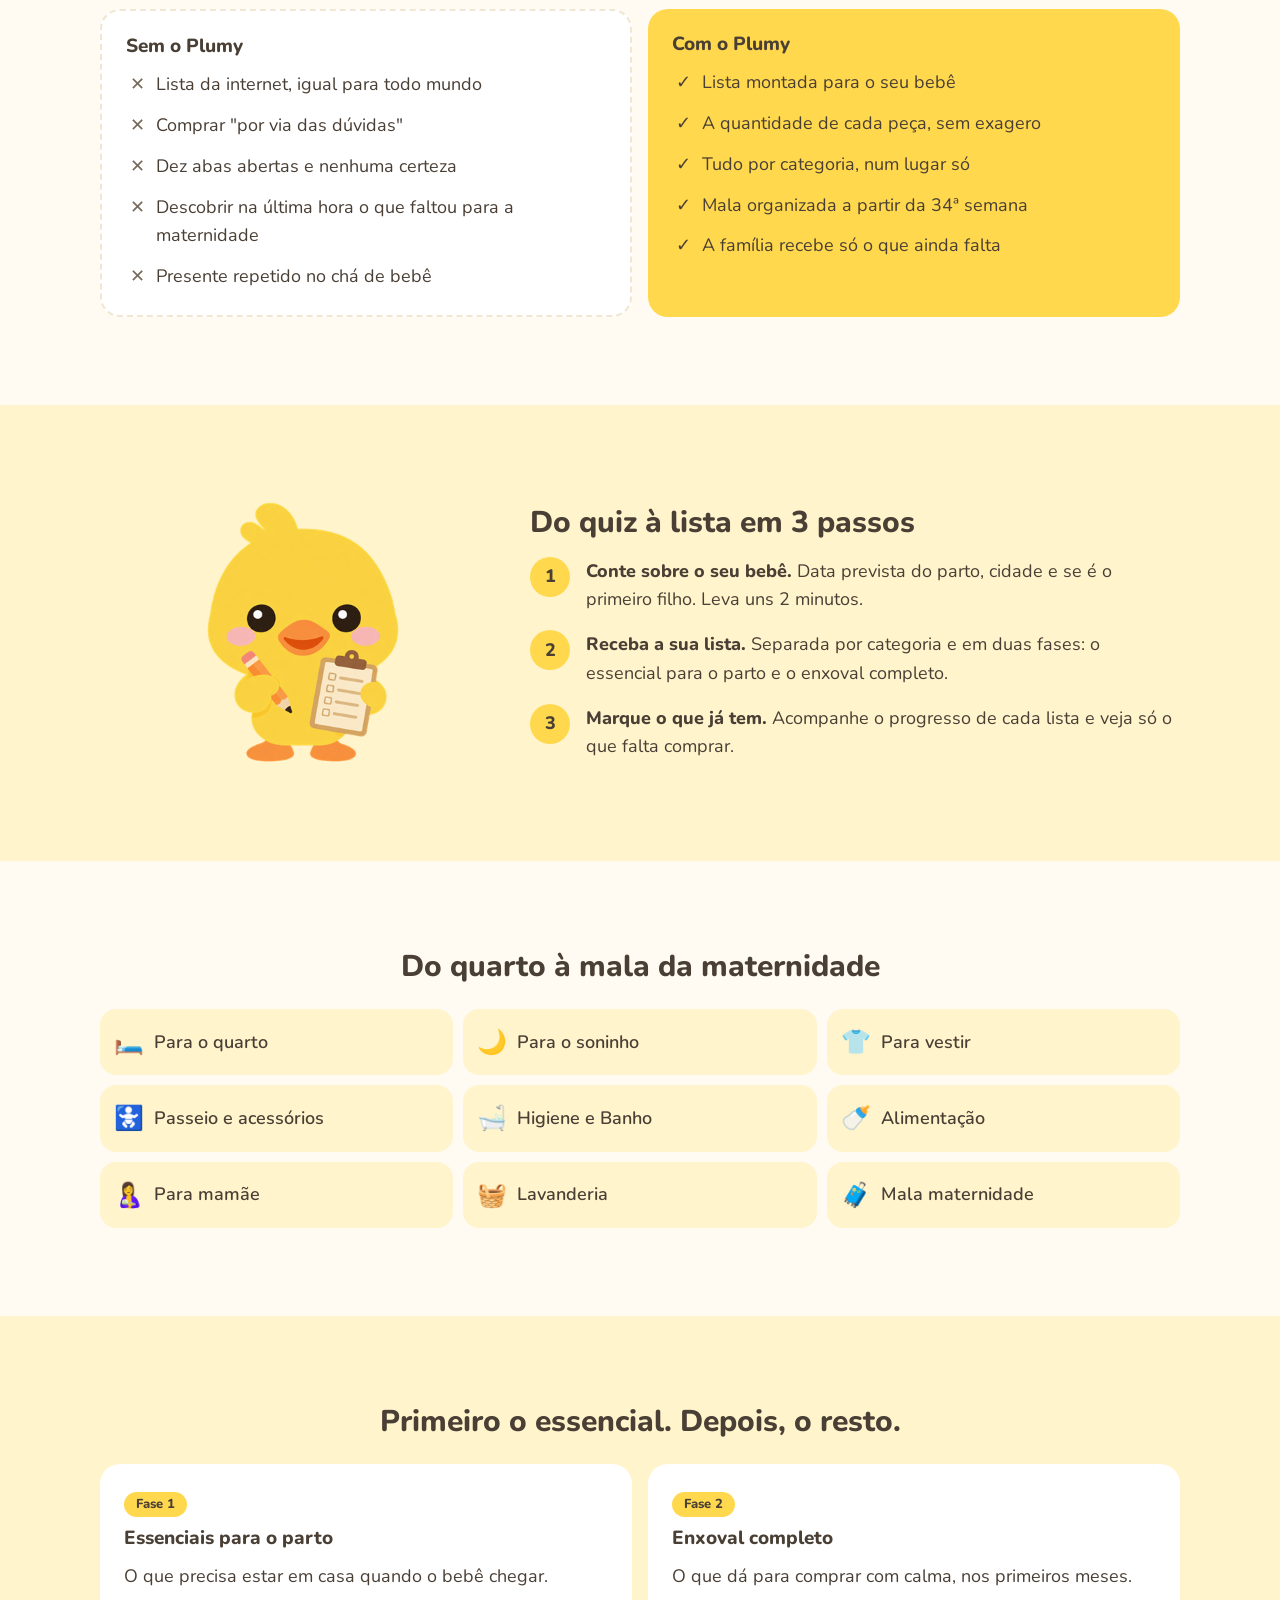
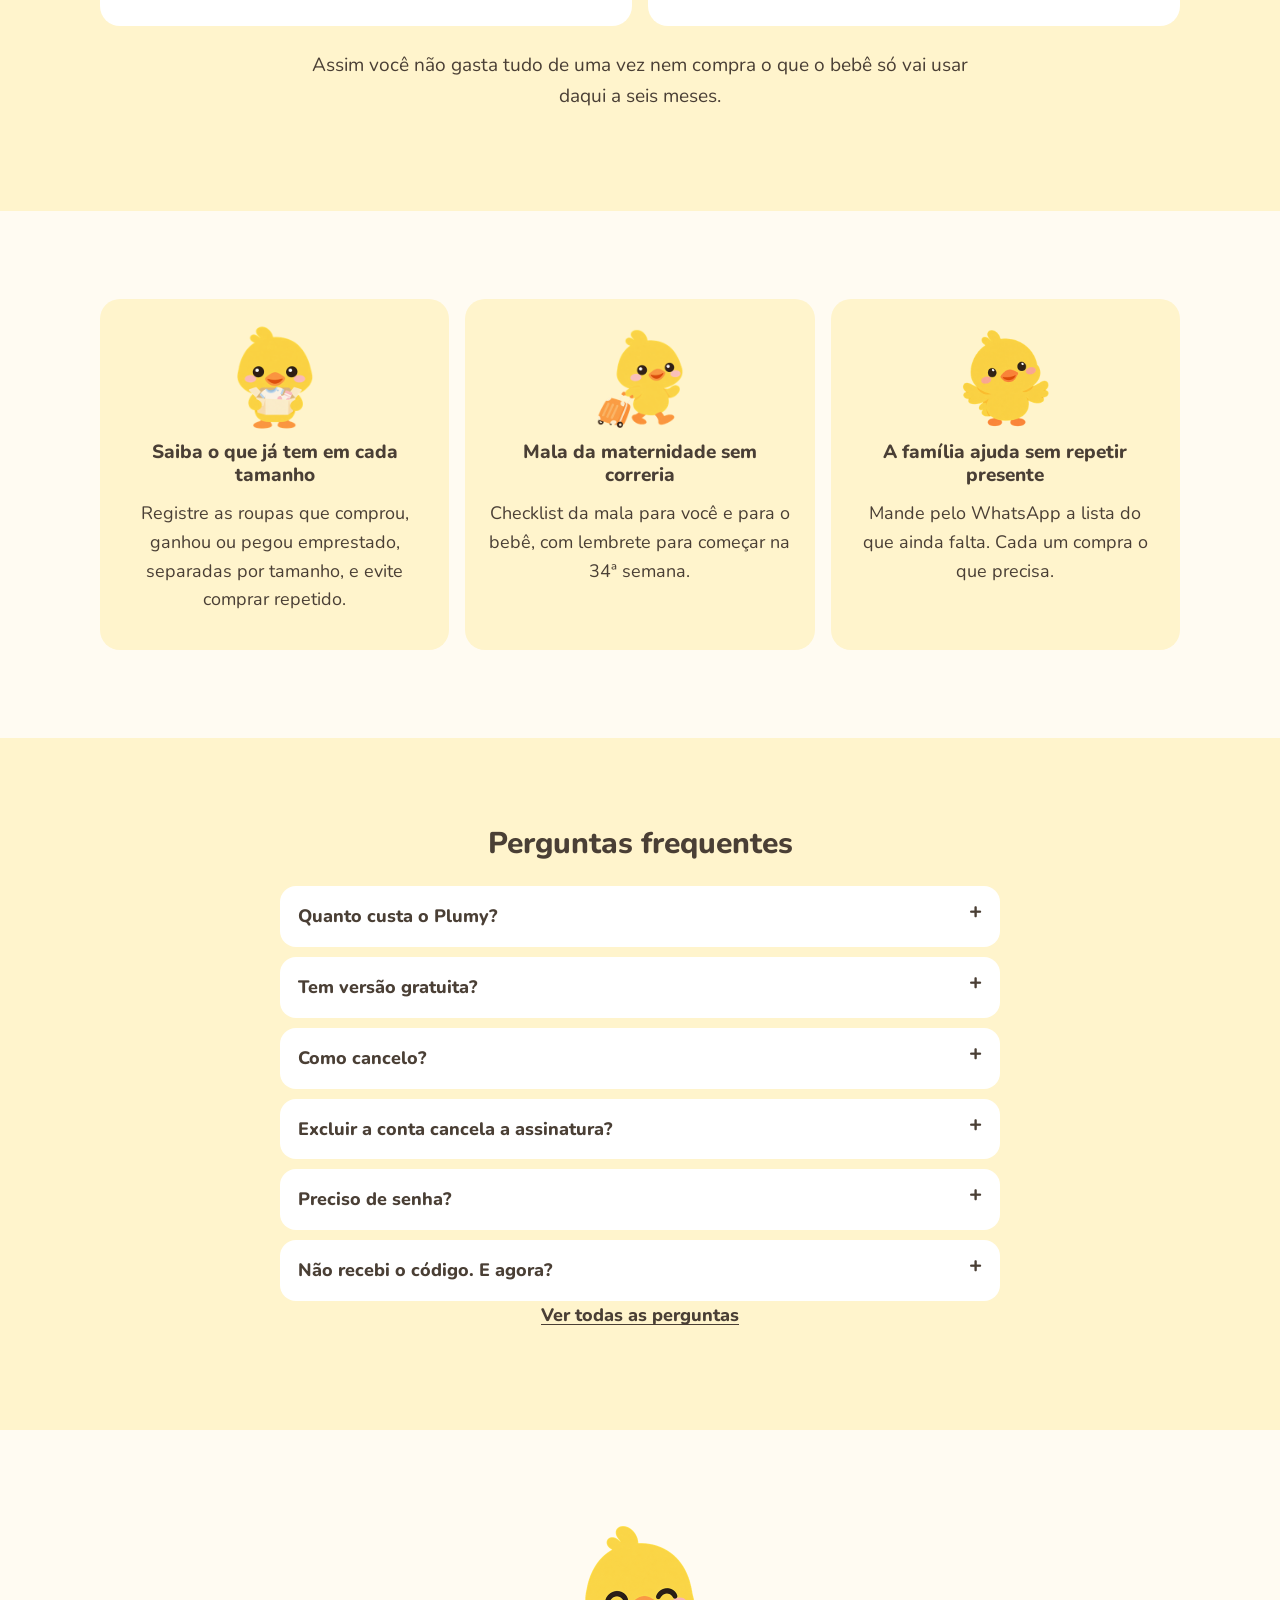
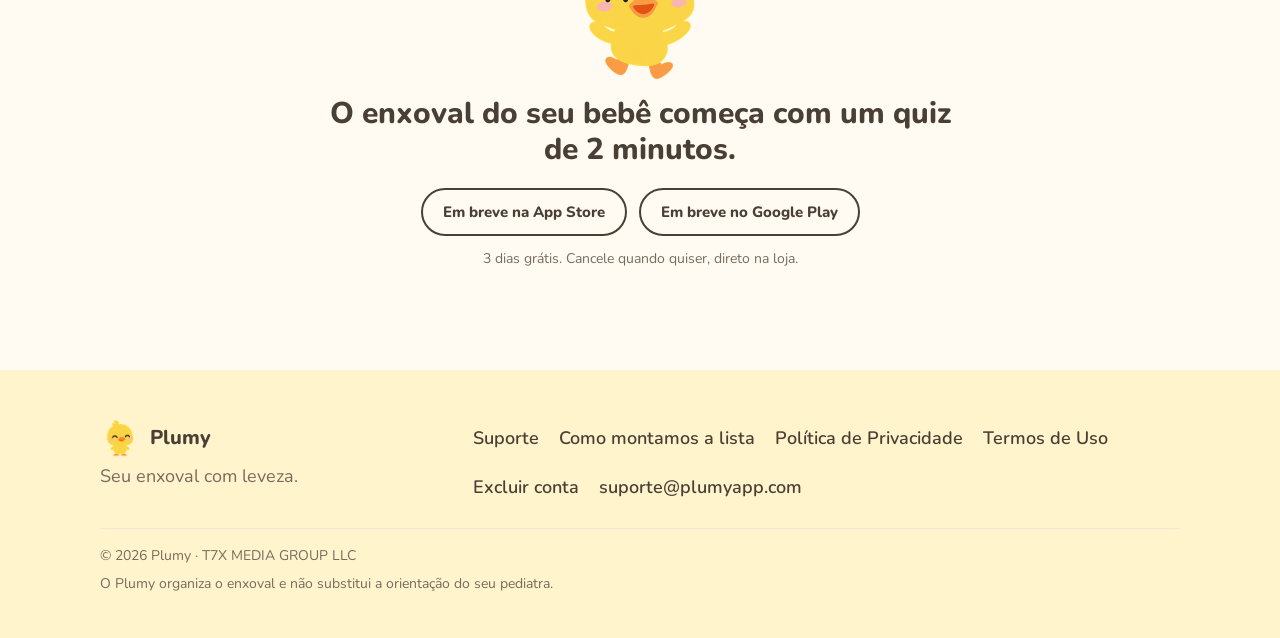
==== commit 54f46086: "Site mais rápido: estilo dentro da página, fonte sem travar o texto e imagens menores Co-Authored-By" ====
--- a/index.html
+++ b/index.html
@@ -23,8 +23,10 @@
 <meta name="twitter:card" content="summary_large_image">
 <link rel="preconnect" href="https://fonts.googleapis.com">
 <link rel="preconnect" href="https://fonts.gstatic.com" crossorigin>
-<link href="https://fonts.googleapis.com/css2?family=Nunito:wght@400;600;800&display=swap" rel="stylesheet">
-<link rel="stylesheet" href="styles.css">
+<link rel="preload" as="style" href="https://fonts.googleapis.com/css2?family=Nunito:wght@400;600;800&display=swap">
+<link rel="stylesheet" href="https://fonts.googleapis.com/css2?family=Nunito:wght@400;600;800&display=swap" media="print" onload="this.media='all'">
+<noscript><link rel="stylesheet" href="https://fonts.googleapis.com/css2?family=Nunito:wght@400;600;800&display=swap"></noscript>
+<style>:root{--amarelo:#FFD84D;--manteiga:#FFF4CC;--creme:#FFFBF2;--texto:#4A3F35;--suave:#786B5E;--laranja:#FFA552;--verde:#6BAA75;--borda:#F0E6D2;--largura:1080px;--leitura:720px;--raio:20px;}*,*::before,*::after{box-sizing:border-box;}html{scroll-behavior:smooth;-webkit-text-size-adjust:100%;}body{margin:0;background:var(--creme);color:var(--texto);font-family:'Nunito',system-ui,-apple-system,'Segoe UI',sans-serif;font-weight:400;font-size:17px;line-height:1.6;}img{max-width:100%;height:auto;display:block;}a{color:var(--texto);text-underline-offset:3px;}h1,h2,h3{font-weight:800;line-height:1.2;margin:0 0 12px;}h1{font-size:clamp(30px,6vw,46px);}h2{font-size:clamp(22px,4vw,30px);}h3{font-size:19px;}p{margin:0 0 12px;}strong{font-weight:800;}:focus-visible{outline:3px solid var(--laranja);outline-offset:3px;border-radius:6px;}.pular{position:absolute;left:16px;top:-60px;z-index:10;background:var(--texto);color:var(--creme);padding:10px 16px;border-radius:999px;text-decoration:none;font-weight:800;}.pular:focus{top:12px;}.topo{position:sticky;top:0;z-index:5;background:rgba(255,251,242,0.92);backdrop-filter:saturate(140%) blur(8px);-webkit-backdrop-filter:saturate(140%) blur(8px);border-bottom:1px solid transparent;}.topo-dentro{max-width:var(--largura);margin:0 auto;padding:12px 16px;display:flex;align-items:center;justify-content:space-between;gap:12px;}.marca{display:flex;align-items:center;gap:10px;text-decoration:none;font-weight:800;font-size:22px;color:var(--texto);}.marca img{width:40px;height:40px;}.botao{display:inline-flex;align-items:center;justify-content:center;gap:8px;min-height:44px;padding:10px 22px;background:var(--amarelo);color:var(--texto);border-radius:999px;font-weight:800;font-size:16px;text-decoration:none;box-shadow:0 3px 0 rgba(74,63,53,0.12);transition:transform 0.15s ease,box-shadow 0.15s ease;}.botao:hover{transform:translateY(-1px);box-shadow:0 5px 0 rgba(74,63,53,0.12);}.botao:active{transform:translateY(1px);box-shadow:0 1px 0 rgba(74,63,53,0.12);}.loja-em-breve{display:inline-flex;align-items:center;min-height:48px;padding:10px 20px;border:2px solid var(--texto);border-radius:999px;font-weight:800;font-size:15px;}main{display:block;}.secao{padding:56px 16px;}.secao.manteiga{background:var(--manteiga);}.dentro{max-width:var(--largura);margin:0 auto;}.leitura{max-width:var(--leitura);margin:0 auto;padding:32px 16px 56px;}.suave{color:var(--suave);}.pequeno{font-size:14px;}.documento h1{margin-top:8px;}.documento h2{font-size:21px;margin:36px 0 10px;}.documento p{margin-bottom:14px;}.documento .atualizado{color:var(--suave);font-size:15px;margin-bottom:28px;}.rodape{background:var(--manteiga);padding:40px 16px 32px;margin-top:0;}.rodape-dentro{max-width:var(--largura);margin:0 auto;display:grid;gap:20px;}.rodape .marca{font-size:20px;}.rodape .lema{margin:4px 0 0;color:var(--suave);}.rodape nav ul{list-style:none;margin:0;padding:0;display:flex;flex-wrap:wrap;gap:8px 20px;}.rodape nav a{display:inline-block;padding:6px 0;font-weight:600;text-decoration:none;}.rodape nav a:hover{text-decoration:underline;}.rodape .legal{border-top:1px solid var(--borda);padding-top:16px;color:var(--suave);font-size:14px;}.rodape .legal p{margin:0 0 6px;}@media (min-width:760px){body{font-size:18px;}.topo-dentro{padding:14px 24px;}.secao{padding:88px 24px;}.leitura{padding:48px 24px 80px;}.rodape{padding:48px 24px 36px;}.rodape-dentro{grid-template-columns:1fr 2fr;align-items:start;}.rodape .legal{grid-column:1 / -1;}}@media (prefers-reduced-motion:reduce){html{scroll-behavior:auto;}*,*::before,*::after{animation:none !important;transition:none !important;}}.centro{text-align:center;}.centralizado{margin-left:auto;margin-right:auto;justify-content:center;}.estreito{max-width:var(--leitura);}.destaque-texto{font-size:1.06em;max-width:680px;margin-left:auto;margin-right:auto;}.patinho{width:100%;height:auto;}.link-forte{font-weight:800;}.abertura{padding-top:32px;}.abertura-grade{display:grid;gap:24px;align-items:center;}.abertura .subtitulo{font-size:1.1em;margin:16px 0 24px;}.abertura-imagem .patinho{max-width:260px;margin:0 auto;}.lojas{display:flex;flex-wrap:wrap;gap:12px;margin-bottom:12px;}.chips{list-style:none;padding:0;margin:20px 0 0;display:flex;flex-wrap:wrap;gap:8px;}.chips li{background:var(--manteiga);border-radius:999px;padding:6px 14px;font-weight:600;font-size:15px;}.pulinho{animation:pulinho 1.2s ease 0.3s 1 both;}@keyframes pulinho{0%{transform:translateY(12px);opacity:0;}55%{transform:translateY(-10px);opacity:1;}75%{transform:translateY(0);}88%{transform:translateY(-4px);}100%{transform:translateY(0);}}.diferencial{text-align:center;}.diferencial h2{max-width:760px;margin:0 auto 16px;}.dupla-patinhos{display:flex;justify-content:center;gap:8px;margin-bottom:16px;}.dupla-patinhos .patinho{width:120px;}.linha-tempo{margin:32px auto 0;max-width:760px;}.linha-tempo figcaption{font-weight:600;color:var(--suave);font-size:15px;margin-bottom:12px;}.linha-tempo ol{list-style:none;padding:0;margin:0;display:grid;grid-template-columns:repeat(5,1fr);gap:6px;}.linha-tempo li{background:#fff;border-radius:16px;padding:12px 4px;display:grid;gap:2px;justify-items:center;border:2px solid transparent;}.linha-tempo li.clima-frio{border-color:#BFDDF2;}.linha-tempo li.clima-ameno{border-color:var(--amarelo);}.linha-tempo li.clima-calor{border-color:var(--laranja);}.linha-tempo .tam{font-weight:800;font-size:20px;}.linha-tempo .icone{font-size:22px;}.linha-tempo .clima{font-weight:600;font-size:13px;}.linha-tempo .meses{color:var(--suave);font-size:12px;}.comparacao{display:grid;gap:16px;margin-top:24px;}.coluna{border-radius:var(--raio);padding:24px;}.coluna.sem{background:#fff;border:2px dashed var(--borda);}.coluna.com{background:var(--amarelo);}.coluna ul{list-style:none;margin:0;padding:0;display:grid;gap:12px;}.coluna li{padding-left:30px;position:relative;}.coluna.sem li::before{content:"✕";position:absolute;left:4px;color:var(--suave);font-weight:800;}.coluna.com li::before{content:"✓";position:absolute;left:4px;font-weight:800;}.passos-grade{display:grid;gap:24px;align-items:center;}.passos-grade .patinho{max-width:200px;margin:0 auto;}.passos{list-style:none;counter-reset:passo;padding:0;margin:16px 0 0;display:grid;gap:16px;}.passos li{counter-increment:passo;position:relative;padding-left:56px;min-height:40px;}.passos li::before{content:counter(passo);position:absolute;left:0;top:0;width:40px;height:40px;border-radius:50%;background:var(--amarelo);display:grid;place-items:center;font-weight:800;}.listas{list-style:none;padding:0;margin:24px 0 0;display:grid;grid-template-columns:repeat(2,1fr);gap:10px;}.listas li{background:var(--manteiga);border-radius:16px;padding:14px;display:flex;align-items:center;gap:10px;font-weight:600;}.listas li span{font-size:24px;}.card{background:#fff;border-radius:var(--raio);padding:24px;}.fases{display:grid;gap:16px;margin:24px 0;}.etiqueta{display:inline-block;background:var(--amarelo);border-radius:999px;padding:2px 12px;font-weight:800;font-size:13px;margin-bottom:10px;}.recursos{display:grid;gap:16px;}.recursos .card{background:var(--manteiga);text-align:center;}.recursos .patinho{width:110px;margin:0 auto 8px;}.faq{display:grid;gap:10px;margin-top:24px;}.faq details{background:#fff;border-radius:16px;padding:4px 18px;}.faq summary{cursor:pointer;font-weight:800;padding:12px 0;list-style:none;position:relative;padding-right:28px;}.faq summary::-webkit-details-marker{display:none;}.faq summary::after{content:"+";position:absolute;right:0;top:10px;font-size:22px;line-height:1;}.faq details[open] summary::after{content:"–";}.faq details p{margin:0 0 14px;}.final .patinho{width:170px;margin:0 auto 8px;}.final h2{max-width:640px;margin:0 auto 20px;}@media (min-width:760px){.abertura{padding-top:56px;}.abertura-grade{grid-template-columns:1.3fr 1fr;}.abertura-imagem .patinho{max-width:340px;}.dupla-patinhos .patinho{width:150px;}.linha-tempo ol{gap:12px;}.linha-tempo li{padding:18px 8px;}.comparacao{grid-template-columns:1fr 1fr;}.passos-grade{grid-template-columns:1fr 1.6fr;}.passos-grade .patinho{max-width:280px;}.listas{grid-template-columns:repeat(3,1fr);}.fases{grid-template-columns:1fr 1fr;}.recursos{grid-template-columns:repeat(3,1fr);}}.cabeca-pagina{padding-bottom:40px;}.patinho-pagina .patinho{width:140px;margin:0 auto 12px;}.contato{background:var(--manteiga);border-radius:var(--raio);padding:20px;margin-top:20px;}.contato p{margin:0 0 4px;}.contato .email{font-size:1.2em;font-weight:800;margin-bottom:8px;overflow-wrap:anywhere;}.estreito h2{margin-top:32px;}.estreito h2:first-child{margin-top:0;}.metodo{display:grid;gap:28px;}.metodo article{background:#fff;border-radius:var(--raio);padding:24px;}.metodo h2{margin:0 0 10px;}.faixas{list-style:none;padding:0;margin:16px 0 0;display:grid;gap:8px;}.faixas li{display:flex;align-items:center;gap:10px;padding:10px 14px;border-radius:14px;border:2px solid var(--borda);}.faixas li.clima-frio{border-color:#BFDDF2;}.faixas li.clima-ameno{border-color:var(--amarelo);}.faixas li.clima-calor{border-color:var(--laranja);}.tabela-rolagem{overflow-x:auto;margin-top:12px;}.tabela-tamanhos{border-collapse:collapse;width:100%;min-width:260px;}.tabela-tamanhos th,.tabela-tamanhos td{text-align:left;padding:10px 12px;border-bottom:1px solid var(--borda);}.tabela-tamanhos thead th{font-size:14px;color:var(--suave);}.tabela-tamanhos tbody th{font-weight:800;width:30%;}.aviso{background:var(--amarelo);border-radius:var(--raio);padding:20px 24px;}.aviso p{margin:0;}@media (min-width:760px){.faixas{grid-template-columns:repeat(3,1fr);}}</style>
 <script type="application/ld+json">{"@context":"https://schema.org","@type":"Organization","name":"Plumy","legalName":"T7X MEDIA GROUP LLC","url":"https://plumyapp.com/","logo":"https://plumyapp.com/apple-touch-icon.png","email":"suporte@plumyapp.com"}</script>
 </head>
 <body>
